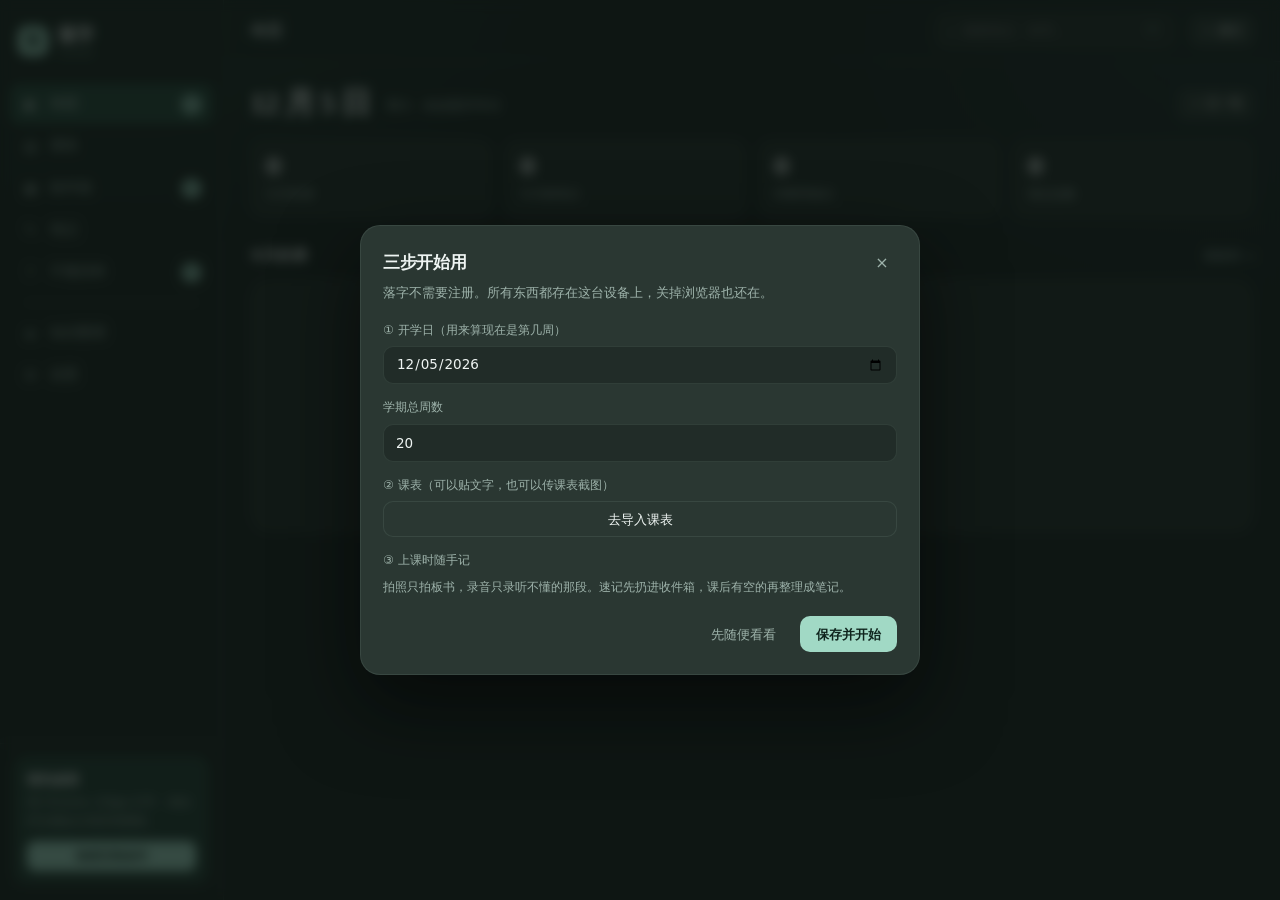
==== app.html @ c2683d43 "落字 v1.4.0：拍照速记 / 课件导入 / 录音 / 双链笔记" ====
<!DOCTYPE html>
<html lang="zh-CN">
<head>
<meta charset="UTF-8">
<meta name="viewport" content="width=device-width, initial-scale=1, viewport-fit=cover">
<title>落字 · 课堂笔记</title>
<meta name="description" content="拍照速记、录音转写、双链笔记，把一节课落成能复习的笔记。">
<meta name="theme-color" content="#0c1814">
<meta name="apple-mobile-web-app-capable" content="yes">
<meta name="apple-mobile-web-app-status-bar-style" content="black-translucent">
<meta name="apple-mobile-web-app-title" content="落字">
<link rel="manifest" href="manifest.webmanifest">
<link rel="icon" href="icons/favicon-32.png" sizes="32x32">
<link rel="apple-touch-icon" href="icons/apple-touch-icon.png">
<link rel="stylesheet" href="vendor/katex/katex.min.css">
<link rel="stylesheet" href="app.css">
<script>
/* 运行时错误落到 data-err，便于排查（不影响界面） */
window.addEventListener('error', function (e) {
  document.documentElement.setAttribute('data-err', (e.message || 'error') + ' @ ' + (e.filename || '') + ':' + (e.lineno || 0));
});
window.addEventListener('unhandledrejection', function (e) {
  var r = e.reason;
  document.documentElement.setAttribute('data-err', 'REJ ' + (r && (r.stack || r.message) ? (r.stack || r.message) : String(r)));
});
</script>
</head>
<body>

<div class="app">
  <aside class="sidebar">
    <div class="brand">
      <div class="brand-mark">落</div>
      <div>落字<small>LUOZI</small></div>
    </div>

    <nav class="nav" id="nav">
      <button class="nav-item" data-route="today"><span class="ico">◐</span>今日<span class="badge" id="badge-today" hidden></span></button>
      <button class="nav-item" data-route="schedule"><span class="ico">▤</span>课表</button>
      <button class="nav-item" data-route="inbox"><span class="ico">▣</span>收件箱<span class="badge" id="badge-inbox" hidden></span></button>
      <button class="nav-item" data-route="notes"><span class="ico">✎</span>笔记</button>
      <button class="nav-item" data-route="unknown"><span class="ico">?</span>不懂清单<span class="badge" id="badge-unknown" hidden></span></button>
      <div class="nav-sep"></div>
      <button class="nav-item" data-route="graph"><span class="ico">◈</span>知识图谱</button>
      <button class="nav-item" data-route="settings"><span class="ico">⚙</span>设置</button>
    </nav>

    <div class="side-foot">
      <div class="install-card" id="install-card">
        <b>装到桌面</b>
        <span id="install-hint">装好后可离线打开，像本地软件一样用。</span>
        <button class="btn btn-primary btn-sm" id="btn-install">安装落字</button>
      </div>
    </div>
  </aside>

  <main class="main">
    <div class="topbar">
      <h1 id="page-title">今日</h1>
      <div class="sp"></div>
      <label class="search-box">
        <span style="color:var(--faint);font-size:13px">⌕</span>
        <input id="global-search" type="search" placeholder="搜索笔记、转写…" autocomplete="off">
        <kbd>⌘K</kbd>
      </label>
      <button class="btn btn-sm" id="btn-quick" title="新建速记">＋ 速记</button>
    </div>

    <div class="view-wrap" id="view-wrap"></div>
  </main>
</div>

<div class="tabbar">
  <div class="inner">
    <button class="tab-btn" data-route="today"><span class="ico">◐</span>今日</button>
    <button class="tab-btn" data-route="schedule"><span class="ico">▤</span>课表</button>
    <button class="tab-btn" data-route="inbox"><span class="ico">▣</span>收件箱</button>
    <button class="tab-btn" data-route="notes"><span class="ico">✎</span>笔记</button>
    <button class="tab-btn" data-route="unknown"><span class="ico">?</span>不懂<span class="badge" id="badge-unknown-m" hidden></span></button>
    <button class="tab-btn" data-route="settings"><span class="ico">⚙</span>设置</button>
  </div>
</div>

<button class="fab" id="fab" title="新建">＋</button>

<div class="sheet-mask" id="sheet-mask">
  <div class="sheet" id="sheet"></div>
</div>

<div class="lightbox" id="lightbox"><img alt=""></div>
<div class="toast" id="toast"></div>

<script src="core.js"></script>
<script src="db.js"></script>
<script src="media.js"></script>
<script src="docs.js"></script>
<script src="app.js"></script>
</body>
</html>
---- app.css ----
/* ============================================================
   落字 · 应用样式
   --hue 驱动整套色板，与 kejian 体系同源，但为应用型界面重排
   ============================================================ */
:root {
  --hue: 159;
  --bg: hsl(var(--hue) 18% 11%);
  --bg-deep: hsl(var(--hue) 20% 8%);
  --panel: hsl(var(--hue) 15% 15%);
  --panel-2: hsl(var(--hue) 14% 19%);
  --panel-3: hsl(var(--hue) 14% 24%);
  --ink: hsl(var(--hue) 22% 95%);
  --muted: hsl(var(--hue) 12% 66%);
  --faint: hsl(var(--hue) 12% 45%);
  --mint: hsl(var(--hue) 42% 74%);
  --mint-dim: hsl(var(--hue) 34% 52%);
  --line: hsl(var(--hue) 14% 60% / .14);
  --line-strong: hsl(var(--hue) 14% 60% / .26);
  --danger: #e07070;
  --warn: #d9a95e;
  --on-accent: hsl(var(--hue) 40% 10%);
  --serif: "Songti SC", "Noto Serif CJK SC", SimSun, serif;
  --ui: "PingFang SC", "Microsoft YaHei", system-ui, -apple-system, sans-serif;
  --mono: ui-monospace, "SF Mono", Menlo, monospace;
  --r-sm: 9px;
  --r: 14px;
  --r-lg: 20px;
  --ease: cubic-bezier(.22,1,.36,1);
  --sidebar: 224px;
  --shadow: 0 12px 34px #0006;
}

* { margin: 0; padding: 0; box-sizing: border-box; }
html, body { height: 100%; }
body {
  background: var(--bg);
  color: var(--ink);
  font-family: var(--ui);
  font-size: 14px;
  line-height: 1.62;
  -webkit-font-smoothing: antialiased;
  overflow: hidden;
}
body::before {
  content: ''; position: fixed; inset: 0; pointer-events: none; z-index: 0;
  background:
    radial-gradient(760px 480px at 8% -8%, hsl(var(--hue) 40% 34% / .20), transparent 68%),
    radial-gradient(620px 420px at 96% 4%, hsl(calc(var(--hue) + 40) 36% 38% / .12), transparent 70%);
}
button, input, textarea, select { font: inherit; color: inherit; }
button { cursor: pointer; border: 0; background: none; }
a { color: var(--mint); text-decoration: none; }
:focus-visible { outline: 2px solid var(--mint); outline-offset: 2px; }
::selection { background: hsl(var(--hue) 40% 60% / .35); }

/* 滚动条 */
::-webkit-scrollbar { width: 9px; height: 9px; }
::-webkit-scrollbar-thumb { background: var(--line-strong); border-radius: 8px; }
::-webkit-scrollbar-track { background: transparent; }

/* ================= 骨架 ================= */
.app { position: relative; z-index: 1; display: flex; height: 100%; }

.sidebar {
  width: var(--sidebar); flex-shrink: 0;
  display: flex; flex-direction: column;
  border-right: 1px solid var(--line);
  background: hsl(var(--hue) 17% 12% / .72);
  backdrop-filter: blur(20px);
}
.brand {
  display: flex; align-items: center; gap: 10px;
  padding: 20px 18px 16px; font-size: 18px; font-weight: 650; letter-spacing: -.4px;
}
.brand-mark {
  width: 30px; height: 30px; border-radius: 9px; display: grid; place-items: center;
  background: var(--mint); color: var(--on-accent);
  font-family: var(--serif); font-size: 16px; font-weight: 650;
}
.brand small { font-size: 10px; font-weight: 400; letter-spacing: 1.4px; color: var(--faint); display: block; margin-top: -3px; }

.nav { display: flex; flex-direction: column; gap: 2px; padding: 6px 10px; }
.nav-item {
  display: flex; align-items: center; gap: 11px; height: 40px; padding: 0 12px;
  border-radius: var(--r-sm); font-size: 13.5px; color: var(--muted);
  transition: background .18s, color .18s; text-align: left; width: 100%;
}
.nav-item:hover { background: var(--panel-2); color: var(--ink); }
.nav-item.active { background: hsl(var(--hue) 34% 30% / .55); color: var(--ink); font-weight: 550; }
.nav-item .ico { width: 17px; text-align: center; font-size: 14px; opacity: .9; }
.nav-item .badge {
  margin-left: auto; min-width: 19px; height: 19px; padding: 0 5px;
  border-radius: 10px; background: var(--mint); color: var(--on-accent);
  font-size: 10.5px; font-weight: 700; display: grid; place-items: center;
}
.nav-sep { height: 1px; background: var(--line); margin: 8px 14px; }
.side-foot { margin-top: auto; padding: 12px 14px 16px; border-top: 1px solid var(--line); }
.install-card {
  background: hsl(var(--hue) 34% 30% / .4); border: 1px solid var(--line);
  border-radius: var(--r); padding: 12px; font-size: 11.5px; color: var(--muted); line-height: 1.7;
}
.install-card b { display: block; color: var(--ink); font-size: 12.5px; margin-bottom: 3px; }
.install-card .btn { margin-top: 9px; width: 100%; }

.main { flex: 1; min-width: 0; display: flex; flex-direction: column; }
.topbar {
  height: 62px; flex-shrink: 0; display: flex; align-items: center; gap: 14px;
  padding: 0 26px; border-bottom: 1px solid var(--line);
  background: hsl(var(--hue) 17% 12% / .5); backdrop-filter: blur(14px);
}
.topbar h1 { font-size: 16px; font-weight: 600; letter-spacing: -.2px; }
.topbar .sp { flex: 1; }
.search-box {
  display: flex; align-items: center; gap: 8px;
  height: 36px; padding: 0 12px; min-width: 210px;
  border: 1px solid var(--line); border-radius: 10px; background: var(--panel);
  transition: border-color .18s;
}
.search-box:focus-within { border-color: var(--mint-dim); }
.search-box input { flex: 1; border: 0; background: none; outline: none; font-size: 13px; min-width: 0; }
.search-box kbd {
  font-family: var(--mono); font-size: 10px; color: var(--faint);
  border: 1px solid var(--line); border-radius: 4px; padding: 1px 4px;
}

.view-wrap { flex: 1; overflow-y: auto; overflow-x: hidden; }
.view { padding: 24px 26px 90px; max-width: 1180px; }

/* ================= 基础控件 ================= */
.btn {
  display: inline-flex; align-items: center; justify-content: center; gap: 7px;
  height: 36px; padding: 0 15px; border-radius: 10px;
  border: 1px solid var(--line); background: var(--panel-2);
  font-size: 13px; color: var(--ink); white-space: nowrap;
  transition: background .18s, border-color .18s, transform .12s;
}
.btn:hover { background: var(--panel-3); border-color: var(--line-strong); }
.btn:active { transform: scale(.985); }
.btn:disabled { opacity: .45; cursor: not-allowed; }
.btn-primary { background: var(--mint); color: var(--on-accent); border-color: transparent; font-weight: 650; }
.btn-primary:hover { background: hsl(var(--hue) 44% 79%); }
.btn-ghost { background: transparent; border-color: transparent; color: var(--muted); }
.btn-ghost:hover { background: var(--panel-2); color: var(--ink); }
.btn-danger { color: var(--danger); border-color: hsl(0 40% 60% / .3); }
.btn-sm { height: 30px; padding: 0 11px; font-size: 12px; border-radius: 8px; }
.btn-block { width: 100%; }

.input, .textarea, .select {
  width: 100%; height: 38px; padding: 0 12px;
  border: 1px solid var(--line); border-radius: 10px;
  background: var(--panel); color: var(--ink); font-size: 13.5px; outline: none;
  transition: border-color .18s;
}
.input:focus, .textarea:focus, .select:focus { border-color: var(--mint-dim); }
.textarea { height: auto; min-height: 90px; padding: 11px 12px; resize: vertical; line-height: 1.7; }
.select { appearance: none; background-image: linear-gradient(45deg, transparent 50%, var(--muted) 50%), linear-gradient(135deg, var(--muted) 50%, transparent 50%); background-position: calc(100% - 16px) 16px, calc(100% - 11px) 16px; background-size: 5px 5px; background-repeat: no-repeat; }
.field { margin-bottom: 14px; }
.field label { display: block; font-size: 12px; color: var(--muted); margin-bottom: 6px; }
.hint { font-size: 11.5px; color: var(--faint); line-height: 1.7; margin-top: 6px; }

.chip {
  display: inline-flex; align-items: center; gap: 5px;
  height: 26px; padding: 0 10px; border-radius: 13px;
  border: 1px solid var(--line); background: var(--panel); font-size: 11.5px; color: var(--muted);
}
.chip.on { background: hsl(var(--hue) 40% 70% / .16); color: var(--mint); border-color: hsl(var(--hue) 40% 60% / .4); }

.card { background: var(--panel); border: 1px solid var(--line); border-radius: var(--r-lg); padding: 18px; }
.card-title { font-size: 13px; font-weight: 600; color: var(--muted); letter-spacing: .4px; margin-bottom: 12px; display: flex; align-items: center; gap: 8px; }
.card-title .sp { flex: 1; }

.section-h { display: flex; align-items: baseline; gap: 10px; margin: 26px 0 12px; }
.section-h:first-child { margin-top: 0; }
.section-h h2 { font-size: 14px; font-weight: 600; letter-spacing: .2px; }
.section-h .sp { flex: 1; }
.section-h .more { font-size: 12px; color: var(--muted); }
.section-h .more:hover { color: var(--mint); }

.empty { text-align: center; padding: 46px 20px; color: var(--faint); font-size: 13px; line-height: 1.9; }
.empty .big { font-size: 30px; display: block; margin-bottom: 10px; opacity: .5; }

/* ================= 今日 ================= */
.today-head { display: flex; align-items: flex-end; gap: 16px; margin-bottom: 20px; flex-wrap: wrap; }
.today-head .date { font-family: var(--serif); font-size: 30px; font-weight: 650; letter-spacing: -1px; line-height: 1.1; }
.today-head .meta { color: var(--muted); font-size: 12.5px; padding-bottom: 3px; }
.today-head .sp { flex: 1; }

.stat-row { display: grid; grid-template-columns: repeat(4, 1fr); gap: 12px; margin-bottom: 20px; }
.stat {
  background: var(--panel); border: 1px solid var(--line); border-radius: var(--r);
  padding: 13px 15px;
}
.stat b { display: block; font-size: 22px; font-weight: 600; letter-spacing: -.5px; line-height: 1.3; }
.stat span { font-size: 11.5px; color: var(--muted); }

.next-card {
  background: linear-gradient(135deg, hsl(var(--hue) 34% 24%), hsl(var(--hue) 26% 16%));
  border: 1px solid var(--line); border-radius: var(--r-lg); padding: 18px;
  display: flex; align-items: center; gap: 16px; margin-bottom: 20px;
}
.next-card .ring {
  width: 58px; height: 58px; border-radius: 50%; flex-shrink: 0;
  display: grid; place-items: center; font-size: 15px; font-weight: 650;
  border: 3px solid hsl(var(--hue) 40% 70% / .3); border-top-color: var(--mint);
}
.next-card .t { font-size: 16px; font-weight: 600; }
.next-card .s { font-size: 12px; color: var(--muted); margin-top: 2px; }
.next-card .sp { flex: 1; }

.day-list { display: flex; flex-direction: column; gap: 8px; }
.class-row {
  display: flex; align-items: center; gap: 12px; padding: 12px 14px;
  background: var(--panel); border: 1px solid var(--line); border-radius: var(--r);
  border-left: 3px solid var(--c, var(--mint));
  transition: background .18s, transform .18s;
}
.class-row:hover { background: var(--panel-2); }
.class-row.past { opacity: .48; }
.class-row .time { font-family: var(--mono); font-size: 11.5px; color: var(--muted); width: 82px; flex-shrink: 0; line-height: 1.5; }
.class-row .time b { display: block; color: var(--ink); font-weight: 500; font-size: 12px; }
.class-row .name { font-size: 13.5px; font-weight: 550; }
.class-row .room { font-size: 11.5px; color: var(--muted); }
.class-row .sp { flex: 1; }

/* ================= 课表 ================= */
.tt-toolbar { display: flex; align-items: center; gap: 8px; margin-bottom: 14px; flex-wrap: wrap; }
.tt-toolbar .sp { flex: 1; }
.tt-scroll { overflow-x: auto; -webkit-overflow-scrolling: touch; }
.tt {
  display: grid; grid-template-columns: 52px repeat(7, minmax(86px, 1fr));
  gap: 4px; min-width: 720px;
}
.tt-head {
  text-align: center; padding: 7px 0; font-size: 11.5px; color: var(--muted);
  border-bottom: 1px solid var(--line);
}
.tt-head.today { color: var(--mint); font-weight: 650; }
.tt-head b { display: block; font-size: 14px; color: var(--ink); font-weight: 500; }
.tt-head.today b { color: var(--mint); }
.tt-hour { font-family: var(--mono); font-size: 10px; color: var(--faint); text-align: right; padding-right: 6px; padding-top: 2px; }
.tt-cell { min-height: 44px; border-radius: 7px; background: hsl(var(--hue) 14% 20% / .35); }
.tt-event {
  border-radius: 9px; padding: 6px 7px; font-size: 10.5px; line-height: 1.4;
  color: #eef4ee; overflow: hidden; cursor: pointer; text-align: left; width: 100%;
  border: 1px solid #ffffff14; transition: filter .18s, transform .18s;
  display: flex; flex-direction: column; gap: 2px;
}
.tt-event:hover { filter: brightness(1.16); }
.tt-event b { font-size: 11px; font-weight: 600; }
.tt-event span { opacity: .7; font-size: 9.5px; }

/* ================= 列表 ================= */
.list { display: flex; flex-direction: column; gap: 7px; }
.row {
  display: flex; align-items: center; gap: 12px; padding: 11px 14px;
  background: var(--panel); border: 1px solid var(--line); border-radius: var(--r);
  transition: background .16s, border-color .16s; cursor: pointer; text-align: left; width: 100%;
}
.row:hover { background: var(--panel-2); border-color: var(--line-strong); }
.row .thumb {
  width: 38px; height: 38px; border-radius: 9px; flex-shrink: 0;
  background: var(--panel-3); display: grid; place-items: center; font-size: 16px;
  overflow: hidden;
}
.row .thumb img { width: 100%; height: 100%; object-fit: cover; }
.row .body { flex: 1; min-width: 0; }
.row .title { font-size: 13.5px; font-weight: 550; overflow: hidden; text-overflow: ellipsis; white-space: nowrap; }
.row .sub { font-size: 11.5px; color: var(--muted); overflow: hidden; text-overflow: ellipsis; white-space: nowrap; margin-top: 1px; }
.row .sp { flex: 1; }
.row .stamp { font-size: 11px; color: var(--faint); flex-shrink: 0; }
.row mark { background: hsl(var(--hue) 40% 60% / .3); color: var(--ink); border-radius: 3px; padding: 0 1px; }

/* ================= 笔记编辑 ================= */
.editor-page { display: flex; flex-direction: column; height: 100%; }
.editor-bar {
  display: flex; align-items: center; gap: 8px; padding: 10px 26px;
  border-bottom: 1px solid var(--line); flex-wrap: wrap;
}
.editor-bar .title-input {
  flex: 1; min-width: 180px; border: 0; background: none; outline: none;
  font-size: 17px; font-weight: 600; letter-spacing: -.3px; padding: 4px 0;
}
.editor-bar .title-input::placeholder { color: var(--faint); font-weight: 400; }
.editor-body { flex: 1; display: grid; grid-template-columns: 1fr 1fr; min-height: 0; }
.editor-pane { display: flex; flex-direction: column; min-height: 0; border-right: 1px solid var(--line); }
.editor-pane:last-child { border-right: 0; }
.md-input {
  flex: 1; width: 100%; border: 0; outline: none; resize: none;
  background: transparent; color: var(--ink);
  padding: 18px 24px; font-family: var(--mono); font-size: 13px; line-height: 1.85;
  tab-size: 2;
}
.md-preview {
  flex: 1; overflow-y: auto; padding: 18px 26px 60px;
  font-size: 14px; line-height: 1.85;
}
.md-preview h1, .md-preview h2, .md-preview h3, .md-preview h4 {
  font-family: var(--serif); font-weight: 650; letter-spacing: -.5px;
  margin: 20px 0 10px; line-height: 1.4;
}
.md-preview h1 { font-size: 24px; }
.md-preview h2 { font-size: 19px; }
.md-preview h3 { font-size: 16px; }
.md-preview h4 { font-size: 14px; }
.md-preview p { margin: 9px 0; color: hsl(var(--hue) 14% 84%); }
.md-preview ul, .md-preview ol { margin: 9px 0 9px 20px; color: hsl(var(--hue) 14% 84%); }
.md-preview li { margin: 3px 0; }
.md-preview .md-task { list-style: none; margin-left: 2px; }
.md-preview .md-task li { display: flex; gap: 8px; align-items: flex-start; }
.md-preview .md-task .box {
  width: 15px; height: 15px; flex-shrink: 0; margin-top: 4px; border-radius: 4px;
  border: 1.5px solid var(--line-strong); display: grid; place-items: center; font-size: 10px;
}
.md-preview .md-task li.done .box { background: var(--mint); color: var(--on-accent); border-color: var(--mint); }
.md-preview .md-task li.done { opacity: .6; text-decoration: line-through; }
.md-preview blockquote {
  margin: 12px 0; padding: 10px 16px; border-left: 2px solid var(--mint-dim);
  background: hsl(var(--hue) 30% 70% / .05); border-radius: 0 8px 8px 0; color: var(--muted);
}
.md-preview blockquote p { margin: 3px 0; color: inherit; }
.md-preview hr { border: 0; border-top: 1px solid var(--line); margin: 18px 0; }
.md-preview strong { color: var(--ink); font-weight: 650; }
.md-preview a { color: var(--mint); border-bottom: 1px solid hsl(var(--hue) 40% 60% / .35); }
.md-preview .md-code {
  background: var(--bg-deep); border: 1px solid var(--line); border-radius: 10px;
  padding: 12px 14px; overflow-x: auto; margin: 12px 0; font-size: 12.5px;
}
.md-preview .md-code code { font-family: var(--mono); color: hsl(var(--hue) 20% 82%); }
.md-preview .md-inline {
  font-family: var(--mono); font-size: 12.5px; background: var(--panel-2);
  padding: 1px 5px; border-radius: 5px; color: var(--mint);
}
.md-preview .md-math {
  margin: 12px 0; padding: 12px 16px; border-left: 2px solid var(--mint-dim);
  background: hsl(var(--hue) 40% 70% / .05); border-radius: 0 8px 8px 0;
  font-family: "Times New Roman", serif; font-size: 16px; letter-spacing: .3px;
  overflow-x: auto;
}
.md-preview .md-math-inline { font-family: "Times New Roman", serif; font-size: 15px; color: var(--mint); }
.md-preview .wikilink {
  color: var(--mint); cursor: pointer; border-bottom: 1px dashed hsl(var(--hue) 40% 60% / .5);
  padding: 0 1px;
}
.md-preview .wikilink:hover { background: hsl(var(--hue) 40% 70% / .12); border-radius: 3px; }
.md-preview .wikilink.missing { color: var(--warn); border-bottom-style: dotted; }

.backlink-box { border-top: 1px solid var(--line); padding: 14px 26px 30px; }
.backlink-box h4 { font-size: 11.5px; color: var(--muted); letter-spacing: .6px; margin-bottom: 8px; font-weight: 600; }
.backlink-list { display: flex; flex-wrap: wrap; gap: 6px; }

/* ================= 录音 ================= */
.rec-panel { display: flex; flex-direction: column; gap: 14px; }
.rec-time { font-family: var(--mono); font-size: 40px; font-weight: 300; letter-spacing: -2px; font-variant-numeric: tabular-nums; line-height: 1; }
.wave { display: flex; align-items: center; gap: 3px; height: 56px; }
.wave i { flex: 1; min-width: 2px; max-width: 5px; height: 4px; border-radius: 3px; background: var(--mint-dim); transition: height .08s linear; }
.rec-actions { display: flex; gap: 8px; flex-wrap: wrap; }
.rec-dot { width: 9px; height: 9px; border-radius: 50%; background: var(--danger); animation: blink 1.4s ease-in-out infinite; }
@keyframes blink { 0%,100%{opacity:1} 50%{opacity:.25} }
.asset-audio { width: 100%; height: 38px; margin-top: 8px; }
.transcript-box {
  background: var(--bg-deep); border: 1px solid var(--line); border-radius: var(--r);
  padding: 12px 14px; font-size: 12.5px; line-height: 1.9; max-height: 240px; overflow-y: auto;
  color: hsl(var(--hue) 14% 82%); white-space: pre-wrap;
}
.transcript-box.interim { color: var(--muted); font-style: italic; }

/* ================= 图片速记 ================= */
.capture-grid { display: grid; grid-template-columns: repeat(auto-fill, minmax(148px, 1fr)); gap: 10px; }
.capture-item {
  position: relative; border-radius: var(--r); overflow: hidden;
  border: 1px solid var(--line); background: var(--panel); aspect-ratio: 4/3;
  cursor: pointer; transition: transform .18s, border-color .18s;
}
.capture-item:hover { transform: translateY(-2px); border-color: var(--line-strong); }
.capture-item img { width: 100%; height: 100%; object-fit: cover; display: block; }
.capture-item .tag {
  position: absolute; left: 7px; bottom: 7px; padding: 2px 7px; border-radius: 6px;
  background: #000a; color: #fff; font-size: 10px; backdrop-filter: blur(4px);
}
.capture-item .del {
  position: absolute; right: 6px; top: 6px; width: 22px; height: 22px; border-radius: 6px;
  background: #000a; color: #fff; font-size: 12px; display: grid; place-items: center;
  opacity: 0; transition: opacity .18s;
}
.capture-item:hover .del { opacity: 1; }

/* 编辑器里的附件区：比速记网格大一号，图片看得清 */
.attachment-grid { display: grid; grid-template-columns: repeat(auto-fill, minmax(170px, 1fr)); gap: 12px; }
.attachment-grid .capture-item { aspect-ratio: 4 / 3; min-height: 128px; }
.attachment-grid .capture-item img { object-fit: cover; }
.attachment-grid .card { grid-column: 1 / -1; }
.attachment-grid .asset-audio { width: 100%; height: 34px; }
/* 图片上的「取字」按钮：鼠标悬停或触屏上一直显示 */
.attachment-grid .capture-item .ocr {
  position: absolute; right: 6px; bottom: 6px; height: 24px; padding: 0 9px;
  border-radius: 7px; background: hsl(var(--hue) 42% 18% / .88); color: hsl(var(--hue) 60% 90%);
  font-size: 11px; border: 1px solid hsl(var(--hue) 40% 40% / .5);
  opacity: 0; transition: opacity .18s; backdrop-filter: blur(4px);
}
.attachment-grid .capture-item:hover .ocr { opacity: 1; }
.attachment-grid .capture-item:hover .tag { opacity: 0; }
@media (hover: none) {
  .attachment-grid .capture-item .ocr { opacity: 1; }
  .attachment-grid .capture-item .tag { bottom: 32px; }
}

/* ================= 弹层 ================= */
.sheet-mask {
  position: fixed; inset: 0; z-index: 200; background: hsl(var(--hue) 20% 6% / .72);
  backdrop-filter: blur(6px); display: none; align-items: center; justify-content: center; padding: 22px;
}
.sheet-mask.open { display: flex; animation: fadein .22s var(--ease); }
@keyframes fadein { from { opacity: 0 } to { opacity: 1 } }
.sheet {
  width: 560px; max-width: 100%; max-height: 88vh; overflow-y: auto;
  background: var(--panel-2); border: 1px solid var(--line); border-radius: var(--r-lg);
  padding: 22px; box-shadow: 0 30px 80px #0008;
  animation: pop .3s var(--ease);
}
.sheet.wide { width: 760px; }
@keyframes pop { from { transform: translateY(14px) scale(.99); opacity: 0 } to { transform: none; opacity: 1 } }
.sheet-h { display: flex; align-items: center; gap: 10px; margin-bottom: 4px; }
.sheet-h h3 { font-size: 17px; font-weight: 600; letter-spacing: -.3px; }
.sheet-h .sp { flex: 1; }
.sheet-sub { font-size: 12.5px; color: var(--muted); margin-bottom: 18px; line-height: 1.7; }
.sheet-foot { display: flex; gap: 8px; justify-content: flex-end; margin-top: 18px; flex-wrap: wrap; }
.x-btn { width: 30px; height: 30px; border-radius: 8px; color: var(--muted); font-size: 16px; display: grid; place-items: center; }
.x-btn:hover { background: var(--panel-3); color: var(--ink); }

.toast {
  position: fixed; left: 50%; bottom: 34px; transform: translate(-50%, 80px);
  z-index: 500; padding: 11px 20px; border-radius: 12px;
  background: var(--panel-3); border: 1px solid var(--line-strong); color: var(--ink);
  font-size: 13px; box-shadow: var(--shadow); opacity: 0; pointer-events: none;
  transition: all .35s var(--ease); max-width: 82vw;
}
.toast.show { transform: translate(-50%, 0); opacity: 1; }
.toast.err { border-color: hsl(0 50% 50% / .5); color: #f3c0c0; }

/* 全屏查看图片 */
.lightbox {
  position: fixed; inset: 0; z-index: 400; background: #000d;
  display: none; align-items: center; justify-content: center; padding: 24px;
}
.lightbox.open { display: flex; }
.lightbox img { max-width: 100%; max-height: 100%; border-radius: 8px; }

/* ================= 移动端底栏 ================= */
.tabbar {
  display: none; position: fixed; left: 0; right: 0; bottom: 0; z-index: 150;
  height: 58px; padding: 0 6px calc(0px + env(safe-area-inset-bottom, 0px));
  background: hsl(var(--hue) 17% 12% / .94); backdrop-filter: blur(18px);
  border-top: 1px solid var(--line);
}
.tabbar .inner { display: flex; height: 58px; }
.tab-btn {
  flex: 1; display: flex; flex-direction: column; align-items: center; justify-content: center;
  gap: 2px; font-size: 10px; color: var(--faint); border-radius: 10px; position: relative;
}
.tab-btn .ico { font-size: 17px; line-height: 1; }
/* 底部导航上的角标要浮在图标右上角，不能把标签挤下去 */
.tab-btn .badge {
  position: absolute; top: 4px; left: calc(50% + 7px); margin-left: 0;
  min-width: 15px; height: 15px; padding: 0 4px; border-radius: 8px;
  font-size: 9px; line-height: 15px; border: 2px solid hsl(var(--hue) 17% 12%);
}
.tab-btn.active { color: var(--mint); }

.fab {
  display: none; position: fixed; right: 18px; bottom: calc(72px + env(safe-area-inset-bottom, 0px));
  z-index: 160; width: 52px; height: 52px; border-radius: 18px;
  background: var(--mint); color: var(--on-accent); font-size: 22px;
  box-shadow: 0 10px 26px #0007; place-items: center;
}

/* ================= 响应式 ================= */
@media (max-width: 1080px) {
  .stat-row { grid-template-columns: repeat(2, 1fr); }
  .editor-body { grid-template-columns: 1fr; }
  .editor-pane.preview-pane { display: none; }
  .editor-body.show-preview .editor-pane.write-pane { display: none; }
  .editor-body.show-preview .editor-pane.preview-pane { display: flex; }
}

@media (max-width: 760px) {
  :root { --sidebar: 0px; }
  body { font-size: 14.5px; }
  .sidebar { display: none; }
  .topbar { height: 54px; padding: 0 14px; gap: 8px; }
  .topbar h1 { font-size: 15px; }
  .search-box { min-width: 0; flex: 1; }
  .search-box kbd { display: none; }
  .view { padding: 16px 14px 132px; }
  .tabbar { display: block; }
  .tab-btn { font-size: 9.5px; }
  .tab-btn .ico { font-size: 16px; }
  .fab { display: grid; }
  .today-head .date { font-size: 24px; }
  .stat-row { grid-template-columns: repeat(2, 1fr); gap: 8px; }
  .stat { padding: 10px 12px; }
  .stat b { font-size: 19px; }
  .next-card { padding: 14px; gap: 12px; }
  .next-card .ring { width: 48px; height: 48px; font-size: 13px; }
  .class-row .time { width: 68px; }
  .sheet { padding: 18px; border-radius: 16px; max-height: 92vh; }
  .sheet-mask { padding: 10px; align-items: flex-end; }
  .editor-bar { padding: 8px 14px; }
  .editor-bar .title-input { font-size: 15px; }
  .md-input { padding: 14px; font-size: 12.5px; }
  .md-preview { padding: 14px 16px 80px; font-size: 14.5px; }
  .backlink-box { padding: 14px 14px 80px; }
  .rec-time { font-size: 34px; }
  .capture-grid { grid-template-columns: repeat(2, 1fr); }
  .btn { height: 34px; padding: 0 12px; font-size: 12.5px; }
  .toast { bottom: calc(78px + env(safe-area-inset-bottom, 0px)); font-size: 13px; }
  .row { padding: 10px 12px; }
}

@media (prefers-reduced-motion: reduce) {
  * { animation-duration: .01ms !important; transition-duration: .01ms !important; }
}

/* ================= 分享接收页 ================= */
body.share-mode .sidebar,
body.share-mode .tabbar,
body.share-mode .fab,
body.share-mode .topbar { display: none !important; }
body.share-mode .app { grid-template-columns: 1fr; }
body.share-mode .main { height: 100vh; }
body.share-mode .view-wrap { overflow-y: auto; }

.share-page {
  max-width: 720px; margin: 0 auto; padding: 36px 20px 60px;
  display: flex; flex-direction: column; gap: 16px;
}
.share-brand {
  display: flex; align-items: center; gap: 10px;
  font-size: 12.5px; color: var(--muted); letter-spacing: .04em;
}
.share-brand .brand-mark {
  width: 30px; height: 30px; border-radius: 9px; display: grid; place-items: center;
  background: hsl(var(--hue) 42% 26%); color: hsl(var(--hue) 60% 88%);
  font-size: 15px; font-weight: 600;
}
.share-card {
  background: var(--panel); border: 1px solid var(--line); border-radius: 16px;
  padding: 26px 28px 30px; box-shadow: 0 18px 50px -30px #000;
}
.share-card h1 { font-size: 22px; line-height: 1.4; margin: 0 0 8px; letter-spacing: -.01em; }
.share-meta { font-size: 11.5px; color: var(--faint); margin-bottom: 18px; }
.share-body { max-height: none; padding: 0; overflow: visible; }
.share-actions { display: flex; gap: 10px; flex-wrap: wrap; }
.share-actions .btn { height: 42px; padding: 0 20px; font-size: 13.5px; }
.share-tip { font-size: 11.5px; color: var(--faint); line-height: 1.7; }

@media (max-width: 760px) {
  .share-page { padding: 22px 14px 40px; }
  .share-card { padding: 18px 16px 22px; border-radius: 14px; }
  .share-card h1 { font-size: 18px; }
  .share-actions .btn { flex: 1; height: 46px; }
}

/* ============================================================
   不懂标记 · 高亮、清单、今日提醒
   ============================================================ */
.md-mark {
  background: hsl(42 88% 62% / .22);
  color: hsl(42 90% 86%);
  border-bottom: 1px solid hsl(42 80% 55% / .45);
  border-radius: 3px;
  padding: 0 2px;
  font-style: normal;
}

.editor-bar .flag-btn { color: var(--muted); }
.editor-bar .flag-btn.on {
  color: hsl(42 90% 78%);
  border-color: hsl(42 70% 50% / .55);
  background: hsl(42 80% 50% / .14);
}

.unknown-banner {
  display: flex; align-items: center; gap: 10px; width: 100%;
  margin: 0 0 18px; padding: 12px 16px; cursor: pointer;
  border: 1px solid hsl(42 70% 55% / .34); border-radius: var(--r);
  background: linear-gradient(180deg, hsl(42 60% 30% / .18), hsl(42 50% 24% / .10));
  color: var(--ink); font: inherit; text-align: left;
  transition: border-color .18s, background .18s;
}
.unknown-banner:hover { border-color: hsl(42 70% 55% / .6); background: hsl(42 60% 32% / .22); }
.unknown-banner .q {
  width: 26px; height: 26px; flex: 0 0 26px; border-radius: 50%;
  display: grid; place-items: center; font-weight: 700; font-size: 14px;
  background: hsl(42 80% 58% / .2); color: hsl(42 90% 78%);
}
.unknown-banner .txt { font-size: 13.5px; color: var(--muted); }
.unknown-banner .txt b { color: hsl(42 90% 78%); font-weight: 650; }
.unknown-banner .go { margin-left: auto; font-size: 12.5px; color: var(--faint); }

.unk-list { display: grid; grid-template-columns: minmax(0, 1fr); gap: 10px; }
.unk-item {
  display: flex; align-items: center; gap: 10px; min-width: 0; max-width: 100%;
  background: var(--panel); border: 1px solid var(--line); border-radius: var(--r);
  padding: 4px 10px 4px 4px;
}
.unk-item .row {
  flex: 1 1 auto; min-width: 0; width: auto; background: none; border: none;
  border-radius: calc(var(--r) - 4px);
}
.unk-item .row:hover { background: hsl(var(--hue) 14% 20%); }
.unk-item .thumb.unk {
  color: hsl(42 90% 78%);
  background: hsl(42 70% 50% / .16);
  border: 1px solid hsl(42 70% 55% / .3);
}
.unk-done { flex: 0 0 auto; white-space: nowrap; }
.unk-done:hover { color: var(--mint); border-color: var(--mint-dim); }

@media (max-width: 620px) {
  .unk-item { padding: 4px 8px 4px 4px; gap: 6px; }
  .unk-item .row .stamp { display: none; }
  .unk-done { padding: 0 10px; font-size: 12px; }
}

/* ============================================================
   课件导入（PPT / PDF）
   ============================================================ */
.doc-bar {
  height: 6px; border-radius: 99px; overflow: hidden;
  background: hsl(var(--hue) 14% 22%); margin: 10px 0 12px;
}
.doc-bar i {
  display: block; height: 100%; width: 8%;
  background: linear-gradient(90deg, var(--mint-dim), var(--mint));
  border-radius: 99px; transition: width .3s var(--ease);
}

.doc-card {
  display: flex; align-items: center; gap: 12px; padding: 12px 14px;
  grid-column: 1 / -1;
}
.doc-ico {
  width: 42px; height: 42px; flex: 0 0 42px; border-radius: 10px;
  display: grid; place-items: center; font-size: 10.5px; font-weight: 700;
  letter-spacing: .04em; color: hsl(8 70% 82%);
  background: hsl(8 60% 40% / .22); border: 1px solid hsl(8 60% 55% / .32);
}
.doc-meta { min-width: 0; flex: 1 1 auto; }
.doc-meta b {
  display: block; font-size: 13px; font-weight: 600; color: var(--ink);
  overflow: hidden; text-overflow: ellipsis; white-space: nowrap;
}
.doc-meta span { font-size: 11.5px; color: var(--faint); }
.doc-btns { display: flex; gap: 6px; flex: 0 0 auto; }
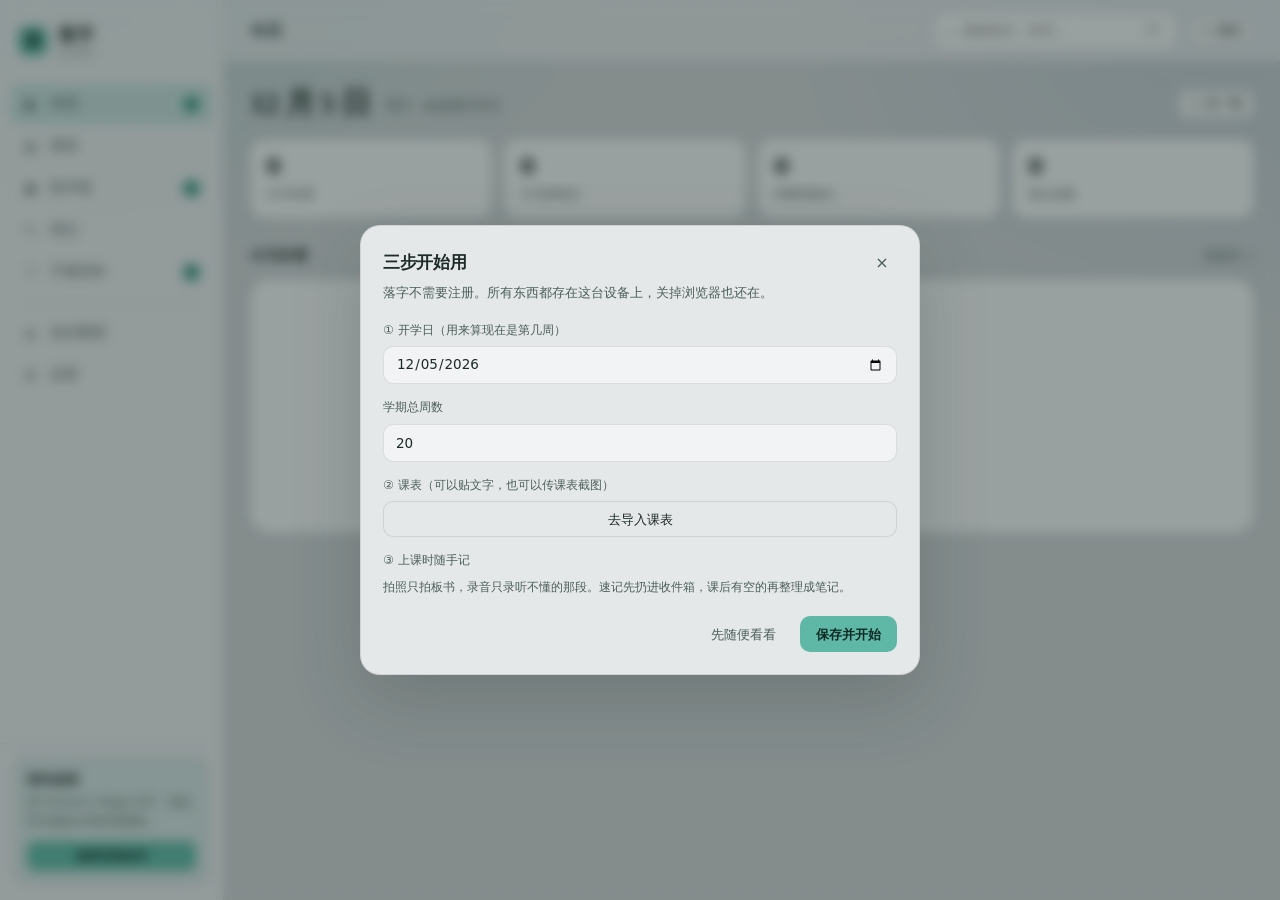
==== commit b7a025e2: "配色改为豆青 #5FB7A6 + 银鱼白 #CDD1D3 - app.css / index.html 换成浅色主题：银鱼白做画布，豆青做强调色 - 新增 --mint-ink，豆青直接当文字只有 1" ====
--- a/app.html
+++ b/app.html
@@ -5,9 +5,9 @@
 <meta name="viewport" content="width=device-width, initial-scale=1, viewport-fit=cover">
 <title>落字 · 课堂笔记</title>
 <meta name="description" content="拍照速记、录音转写、双链笔记，把一节课落成能复习的笔记。">
-<meta name="theme-color" content="#0c1814">
+<meta name="theme-color" content="#cdd1d3">
 <meta name="apple-mobile-web-app-capable" content="yes">
-<meta name="apple-mobile-web-app-status-bar-style" content="black-translucent">
+<meta name="apple-mobile-web-app-status-bar-style" content="default">
 <meta name="apple-mobile-web-app-title" content="落字">
 <link rel="manifest" href="manifest.webmanifest">
 <link rel="icon" href="icons/favicon-32.png" sizes="32x32">
--- a/app.css
+++ b/app.css
@@ -2,23 +2,31 @@
    落字 · 应用样式
    --hue 驱动整套色板，与 kejian 体系同源，但为应用型界面重排
    ============================================================ */
+/* ============================================================
+   落字 · 应用样式
+   主调：豆青 #5FB7A6 + 银鱼白 #CDD1D3
+   --hue 只驱动「强调色」的色相，中性色固定锚在银鱼白上，
+   保证不管切哪套主题色，背景始终是银鱼白。
+   ============================================================ */
 :root {
-  --hue: 159;
-  --bg: hsl(var(--hue) 18% 11%);
-  --bg-deep: hsl(var(--hue) 20% 8%);
-  --panel: hsl(var(--hue) 15% 15%);
-  --panel-2: hsl(var(--hue) 14% 19%);
-  --panel-3: hsl(var(--hue) 14% 24%);
-  --ink: hsl(var(--hue) 22% 95%);
-  --muted: hsl(var(--hue) 12% 66%);
-  --faint: hsl(var(--hue) 12% 45%);
-  --mint: hsl(var(--hue) 42% 74%);
-  --mint-dim: hsl(var(--hue) 34% 52%);
-  --line: hsl(var(--hue) 14% 60% / .14);
-  --line-strong: hsl(var(--hue) 14% 60% / .26);
-  --danger: #e07070;
-  --warn: #d9a95e;
-  --on-accent: hsl(var(--hue) 40% 10%);
+  --hue: 168;                              /* 豆青的色相 */
+  --bg: #cdd1d3;                           /* 银鱼白 */
+  --bg-deep: #c1c6c8;
+  --panel: #f1f3f4;
+  --panel-2: #e5e8e9;
+  --panel-3: #d8dcdd;
+  --ink: #1d2b28;
+  --muted: #4b5e58;
+  --faint: #6e7c77;
+  --mint: #5fb7a5;                          /* 豆青 */
+  --mint-ink: #245f57;                      /* 豆青加深，专给文字用 */
+  --mint-dim: #3e8c7d;
+  --line: rgba(29, 43, 40, .11);
+  --line-strong: rgba(29, 43, 40, .22);
+  --danger: #b8483f;
+  --warn: #a1671b;
+  --ok: #2f7d5b;
+  --on-accent: #0e2a25;
   --serif: "Songti SC", "Noto Serif CJK SC", SimSun, serif;
   --ui: "PingFang SC", "Microsoft YaHei", system-ui, -apple-system, sans-serif;
   --mono: ui-monospace, "SF Mono", Menlo, monospace;
@@ -27,7 +35,7 @@
   --r-lg: 20px;
   --ease: cubic-bezier(.22,1,.36,1);
   --sidebar: 224px;
-  --shadow: 0 12px 34px #0006;
+  --shadow: 0 12px 34px rgba(29, 43, 40, .14);
 }
 
 * { margin: 0; padding: 0; box-sizing: border-box; }
@@ -44,14 +52,14 @@
 body::before {
   content: ''; position: fixed; inset: 0; pointer-events: none; z-index: 0;
   background:
-    radial-gradient(760px 480px at 8% -8%, hsl(var(--hue) 40% 34% / .20), transparent 68%),
-    radial-gradient(620px 420px at 96% 4%, hsl(calc(var(--hue) + 40) 36% 38% / .12), transparent 70%);
+    radial-gradient(760px 480px at 8% -8%, hsl(var(--hue) 45% 58% / .24), transparent 68%),
+    radial-gradient(620px 420px at 96% 4%, hsl(calc(var(--hue) + 40) 40% 62% / .16), transparent 70%);
 }
 button, input, textarea, select { font: inherit; color: inherit; }
 button { cursor: pointer; border: 0; background: none; }
-a { color: var(--mint); text-decoration: none; }
+a { color: var(--mint-ink); text-decoration: none; }
 :focus-visible { outline: 2px solid var(--mint); outline-offset: 2px; }
-::selection { background: hsl(var(--hue) 40% 60% / .35); }
+::selection { background: hsl(var(--hue) 38% 45% / .26); }
 
 /* 滚动条 */
 ::-webkit-scrollbar { width: 9px; height: 9px; }
@@ -65,7 +73,7 @@
   width: var(--sidebar); flex-shrink: 0;
   display: flex; flex-direction: column;
   border-right: 1px solid var(--line);
-  background: hsl(var(--hue) 17% 12% / .72);
+  background: rgba(241, 243, 244, .72);
   backdrop-filter: blur(20px);
 }
 .brand {
@@ -86,7 +94,7 @@
   transition: background .18s, color .18s; text-align: left; width: 100%;
 }
 .nav-item:hover { background: var(--panel-2); color: var(--ink); }
-.nav-item.active { background: hsl(var(--hue) 34% 30% / .55); color: var(--ink); font-weight: 550; }
+.nav-item.active { background: hsl(var(--hue) 38% 50% / .22); color: var(--ink); font-weight: 550; }
 .nav-item .ico { width: 17px; text-align: center; font-size: 14px; opacity: .9; }
 .nav-item .badge {
   margin-left: auto; min-width: 19px; height: 19px; padding: 0 5px;
@@ -96,7 +104,7 @@
 .nav-sep { height: 1px; background: var(--line); margin: 8px 14px; }
 .side-foot { margin-top: auto; padding: 12px 14px 16px; border-top: 1px solid var(--line); }
 .install-card {
-  background: hsl(var(--hue) 34% 30% / .4); border: 1px solid var(--line);
+  background: hsl(var(--hue) 38% 50% / .15); border: 1px solid var(--line);
   border-radius: var(--r); padding: 12px; font-size: 11.5px; color: var(--muted); line-height: 1.7;
 }
 .install-card b { display: block; color: var(--ink); font-size: 12.5px; margin-bottom: 3px; }
@@ -106,7 +114,7 @@
 .topbar {
   height: 62px; flex-shrink: 0; display: flex; align-items: center; gap: 14px;
   padding: 0 26px; border-bottom: 1px solid var(--line);
-  background: hsl(var(--hue) 17% 12% / .5); backdrop-filter: blur(14px);
+  background: rgba(241, 243, 244, .55); backdrop-filter: blur(14px);
 }
 .topbar h1 { font-size: 16px; font-weight: 600; letter-spacing: -.2px; }
 .topbar .sp { flex: 1; }
@@ -138,10 +146,10 @@
 .btn:active { transform: scale(.985); }
 .btn:disabled { opacity: .45; cursor: not-allowed; }
 .btn-primary { background: var(--mint); color: var(--on-accent); border-color: transparent; font-weight: 650; }
-.btn-primary:hover { background: hsl(var(--hue) 44% 79%); }
+.btn-primary:hover { background: hsl(var(--hue) 40% 47%); }
 .btn-ghost { background: transparent; border-color: transparent; color: var(--muted); }
 .btn-ghost:hover { background: var(--panel-2); color: var(--ink); }
-.btn-danger { color: var(--danger); border-color: hsl(0 40% 60% / .3); }
+.btn-danger { color: var(--danger); border-color: hsl(0 55% 45% / .32); }
 .btn-sm { height: 30px; padding: 0 11px; font-size: 12px; border-radius: 8px; }
 .btn-block { width: 100%; }
 
@@ -163,7 +171,7 @@
   height: 26px; padding: 0 10px; border-radius: 13px;
   border: 1px solid var(--line); background: var(--panel); font-size: 11.5px; color: var(--muted);
 }
-.chip.on { background: hsl(var(--hue) 40% 70% / .16); color: var(--mint); border-color: hsl(var(--hue) 40% 60% / .4); }
+.chip.on { background: hsl(var(--hue) 38% 50% / .16); color: var(--mint-ink); border-color: hsl(var(--hue) 38% 45% / .42); }
 
 .card { background: var(--panel); border: 1px solid var(--line); border-radius: var(--r-lg); padding: 18px; }
 .card-title { font-size: 13px; font-weight: 600; color: var(--muted); letter-spacing: .4px; margin-bottom: 12px; display: flex; align-items: center; gap: 8px; }
@@ -174,7 +182,7 @@
 .section-h h2 { font-size: 14px; font-weight: 600; letter-spacing: .2px; }
 .section-h .sp { flex: 1; }
 .section-h .more { font-size: 12px; color: var(--muted); }
-.section-h .more:hover { color: var(--mint); }
+.section-h .more:hover { color: var(--mint-ink); }
 
 .empty { text-align: center; padding: 46px 20px; color: var(--faint); font-size: 13px; line-height: 1.9; }
 .empty .big { font-size: 30px; display: block; margin-bottom: 10px; opacity: .5; }
@@ -194,14 +202,14 @@
 .stat span { font-size: 11.5px; color: var(--muted); }
 
 .next-card {
-  background: linear-gradient(135deg, hsl(var(--hue) 34% 24%), hsl(var(--hue) 26% 16%));
+  background: linear-gradient(135deg, hsl(var(--hue) 30% 90%), hsl(var(--hue) 25% 82%));
   border: 1px solid var(--line); border-radius: var(--r-lg); padding: 18px;
   display: flex; align-items: center; gap: 16px; margin-bottom: 20px;
 }
 .next-card .ring {
   width: 58px; height: 58px; border-radius: 50%; flex-shrink: 0;
   display: grid; place-items: center; font-size: 15px; font-weight: 650;
-  border: 3px solid hsl(var(--hue) 40% 70% / .3); border-top-color: var(--mint);
+  border: 3px solid hsl(var(--hue) 38% 50% / .32); border-top-color: var(--mint-ink);
 }
 .next-card .t { font-size: 16px; font-weight: 600; }
 .next-card .s { font-size: 12px; color: var(--muted); margin-top: 2px; }
@@ -234,15 +242,15 @@
   text-align: center; padding: 7px 0; font-size: 11.5px; color: var(--muted);
   border-bottom: 1px solid var(--line);
 }
-.tt-head.today { color: var(--mint); font-weight: 650; }
+.tt-head.today { color: var(--mint-ink); font-weight: 650; }
 .tt-head b { display: block; font-size: 14px; color: var(--ink); font-weight: 500; }
-.tt-head.today b { color: var(--mint); }
+.tt-head.today b { color: var(--mint-ink); }
 .tt-hour { font-family: var(--mono); font-size: 10px; color: var(--faint); text-align: right; padding-right: 6px; padding-top: 2px; }
-.tt-cell { min-height: 44px; border-radius: 7px; background: hsl(var(--hue) 14% 20% / .35); }
+.tt-cell { min-height: 44px; border-radius: 7px; background: rgba(29, 43, 40, .05); }
 .tt-event {
   border-radius: 9px; padding: 6px 7px; font-size: 10.5px; line-height: 1.4;
-  color: #eef4ee; overflow: hidden; cursor: pointer; text-align: left; width: 100%;
-  border: 1px solid #ffffff14; transition: filter .18s, transform .18s;
+  color: #f4faf8; overflow: hidden; cursor: pointer; text-align: left; width: 100%;
+  border: 1px solid #ffffff1f; transition: filter .18s, transform .18s;
   display: flex; flex-direction: column; gap: 2px;
 }
 .tt-event:hover { filter: brightness(1.16); }
@@ -268,7 +276,7 @@
 .row .sub { font-size: 11.5px; color: var(--muted); overflow: hidden; text-overflow: ellipsis; white-space: nowrap; margin-top: 1px; }
 .row .sp { flex: 1; }
 .row .stamp { font-size: 11px; color: var(--faint); flex-shrink: 0; }
-.row mark { background: hsl(var(--hue) 40% 60% / .3); color: var(--ink); border-radius: 3px; padding: 0 1px; }
+.row mark { background: hsl(var(--hue) 38% 45% / .26); color: var(--ink); border-radius: 3px; padding: 0 1px; }
 
 /* ================= 笔记编辑 ================= */
 .editor-page { display: flex; flex-direction: column; height: 100%; }
@@ -302,8 +310,8 @@
 .md-preview h2 { font-size: 19px; }
 .md-preview h3 { font-size: 16px; }
 .md-preview h4 { font-size: 14px; }
-.md-preview p { margin: 9px 0; color: hsl(var(--hue) 14% 84%); }
-.md-preview ul, .md-preview ol { margin: 9px 0 9px 20px; color: hsl(var(--hue) 14% 84%); }
+.md-preview p { margin: 9px 0; color: #24332f; }
+.md-preview ul, .md-preview ol { margin: 9px 0 9px 20px; color: #24332f; }
 .md-preview li { margin: 3px 0; }
 .md-preview .md-task { list-style: none; margin-left: 2px; }
 .md-preview .md-task li { display: flex; gap: 8px; align-items: flex-start; }
@@ -311,37 +319,37 @@
   width: 15px; height: 15px; flex-shrink: 0; margin-top: 4px; border-radius: 4px;
   border: 1.5px solid var(--line-strong); display: grid; place-items: center; font-size: 10px;
 }
-.md-preview .md-task li.done .box { background: var(--mint); color: var(--on-accent); border-color: var(--mint); }
+.md-preview .md-task li.done .box { background: var(--mint); color: var(--on-accent); border-color: var(--mint-ink); }
 .md-preview .md-task li.done { opacity: .6; text-decoration: line-through; }
 .md-preview blockquote {
   margin: 12px 0; padding: 10px 16px; border-left: 2px solid var(--mint-dim);
-  background: hsl(var(--hue) 30% 70% / .05); border-radius: 0 8px 8px 0; color: var(--muted);
+  background: hsl(var(--hue) 38% 50% / .06); border-radius: 0 8px 8px 0; color: var(--muted);
 }
 .md-preview blockquote p { margin: 3px 0; color: inherit; }
 .md-preview hr { border: 0; border-top: 1px solid var(--line); margin: 18px 0; }
 .md-preview strong { color: var(--ink); font-weight: 650; }
-.md-preview a { color: var(--mint); border-bottom: 1px solid hsl(var(--hue) 40% 60% / .35); }
+.md-preview a { color: var(--mint-ink); border-bottom: 1px solid hsl(var(--hue) 38% 45% / .26); }
 .md-preview .md-code {
   background: var(--bg-deep); border: 1px solid var(--line); border-radius: 10px;
   padding: 12px 14px; overflow-x: auto; margin: 12px 0; font-size: 12.5px;
 }
-.md-preview .md-code code { font-family: var(--mono); color: hsl(var(--hue) 20% 82%); }
+.md-preview .md-code code { font-family: var(--mono); color: #24332f; }
 .md-preview .md-inline {
   font-family: var(--mono); font-size: 12.5px; background: var(--panel-2);
-  padding: 1px 5px; border-radius: 5px; color: var(--mint);
+  padding: 1px 5px; border-radius: 5px; color: var(--mint-ink);
 }
 .md-preview .md-math {
   margin: 12px 0; padding: 12px 16px; border-left: 2px solid var(--mint-dim);
-  background: hsl(var(--hue) 40% 70% / .05); border-radius: 0 8px 8px 0;
+  background: hsl(var(--hue) 38% 50% / .07); border-radius: 0 8px 8px 0;
   font-family: "Times New Roman", serif; font-size: 16px; letter-spacing: .3px;
   overflow-x: auto;
 }
-.md-preview .md-math-inline { font-family: "Times New Roman", serif; font-size: 15px; color: var(--mint); }
+.md-preview .md-math-inline { font-family: "Times New Roman", serif; font-size: 15px; color: var(--mint-ink); }
 .md-preview .wikilink {
-  color: var(--mint); cursor: pointer; border-bottom: 1px dashed hsl(var(--hue) 40% 60% / .5);
+  color: var(--mint-ink); cursor: pointer; border-bottom: 1px dashed hsl(var(--hue) 38% 45% / .5);
   padding: 0 1px;
 }
-.md-preview .wikilink:hover { background: hsl(var(--hue) 40% 70% / .12); border-radius: 3px; }
+.md-preview .wikilink:hover { background: hsl(var(--hue) 38% 50% / .13); border-radius: 3px; }
 .md-preview .wikilink.missing { color: var(--warn); border-bottom-style: dotted; }
 
 .backlink-box { border-top: 1px solid var(--line); padding: 14px 26px 30px; }
@@ -360,7 +368,7 @@
 .transcript-box {
   background: var(--bg-deep); border: 1px solid var(--line); border-radius: var(--r);
   padding: 12px 14px; font-size: 12.5px; line-height: 1.9; max-height: 240px; overflow-y: auto;
-  color: hsl(var(--hue) 14% 82%); white-space: pre-wrap;
+  color: #24332f; white-space: pre-wrap;
 }
 .transcript-box.interim { color: var(--muted); font-style: italic; }
 
@@ -375,11 +383,11 @@
 .capture-item img { width: 100%; height: 100%; object-fit: cover; display: block; }
 .capture-item .tag {
   position: absolute; left: 7px; bottom: 7px; padding: 2px 7px; border-radius: 6px;
-  background: #000a; color: #fff; font-size: 10px; backdrop-filter: blur(4px);
+  background: rgba(14, 42, 37, .72); color: #fff; font-size: 10px; backdrop-filter: blur(4px);
 }
 .capture-item .del {
   position: absolute; right: 6px; top: 6px; width: 22px; height: 22px; border-radius: 6px;
-  background: #000a; color: #fff; font-size: 12px; display: grid; place-items: center;
+  background: rgba(14, 42, 37, .72); color: #fff; font-size: 12px; display: grid; place-items: center;
   opacity: 0; transition: opacity .18s;
 }
 .capture-item:hover .del { opacity: 1; }
@@ -393,8 +401,8 @@
 /* 图片上的「取字」按钮：鼠标悬停或触屏上一直显示 */
 .attachment-grid .capture-item .ocr {
   position: absolute; right: 6px; bottom: 6px; height: 24px; padding: 0 9px;
-  border-radius: 7px; background: hsl(var(--hue) 42% 18% / .88); color: hsl(var(--hue) 60% 90%);
-  font-size: 11px; border: 1px solid hsl(var(--hue) 40% 40% / .5);
+  border-radius: 7px; background: rgba(14, 42, 37, .78); color: #eaf7f4;
+  font-size: 11px; border: 1px solid hsl(var(--hue) 38% 45% / .5);
   opacity: 0; transition: opacity .18s; backdrop-filter: blur(4px);
 }
 .attachment-grid .capture-item:hover .ocr { opacity: 1; }
@@ -406,7 +414,7 @@
 
 /* ================= 弹层 ================= */
 .sheet-mask {
-  position: fixed; inset: 0; z-index: 200; background: hsl(var(--hue) 20% 6% / .72);
+  position: fixed; inset: 0; z-index: 200; background: rgba(24, 38, 35, .40);
   backdrop-filter: blur(6px); display: none; align-items: center; justify-content: center; padding: 22px;
 }
 .sheet-mask.open { display: flex; animation: fadein .22s var(--ease); }
@@ -414,7 +422,7 @@
 .sheet {
   width: 560px; max-width: 100%; max-height: 88vh; overflow-y: auto;
   background: var(--panel-2); border: 1px solid var(--line); border-radius: var(--r-lg);
-  padding: 22px; box-shadow: 0 30px 80px #0008;
+  padding: 22px; box-shadow: 0 26px 70px rgba(29, 43, 40, .20);
   animation: pop .3s var(--ease);
 }
 .sheet.wide { width: 760px; }
@@ -435,7 +443,7 @@
   transition: all .35s var(--ease); max-width: 82vw;
 }
 .toast.show { transform: translate(-50%, 0); opacity: 1; }
-.toast.err { border-color: hsl(0 50% 50% / .5); color: #f3c0c0; }
+.toast.err { border-color: hsl(0 55% 45% / .45); color: #8c2f2a; }
 
 /* 全屏查看图片 */
 .lightbox {
@@ -449,7 +457,7 @@
 .tabbar {
   display: none; position: fixed; left: 0; right: 0; bottom: 0; z-index: 150;
   height: 58px; padding: 0 6px calc(0px + env(safe-area-inset-bottom, 0px));
-  background: hsl(var(--hue) 17% 12% / .94); backdrop-filter: blur(18px);
+  background: rgba(241, 243, 244, .94); backdrop-filter: blur(18px);
   border-top: 1px solid var(--line);
 }
 .tabbar .inner { display: flex; height: 58px; }
@@ -462,15 +470,15 @@
 .tab-btn .badge {
   position: absolute; top: 4px; left: calc(50% + 7px); margin-left: 0;
   min-width: 15px; height: 15px; padding: 0 4px; border-radius: 8px;
-  font-size: 9px; line-height: 15px; border: 2px solid hsl(var(--hue) 17% 12%);
-}
-.tab-btn.active { color: var(--mint); }
+  font-size: 9px; line-height: 15px; border: 2px solid #f1f3f4;
+}
+.tab-btn.active { color: var(--mint-ink); }
 
 .fab {
   display: none; position: fixed; right: 18px; bottom: calc(72px + env(safe-area-inset-bottom, 0px));
   z-index: 160; width: 52px; height: 52px; border-radius: 18px;
   background: var(--mint); color: var(--on-accent); font-size: 22px;
-  box-shadow: 0 10px 26px #0007; place-items: center;
+  box-shadow: 0 10px 26px rgba(29, 43, 40, .22); place-items: center;
 }
 
 /* ================= 响应式 ================= */
@@ -539,12 +547,12 @@
 }
 .share-brand .brand-mark {
   width: 30px; height: 30px; border-radius: 9px; display: grid; place-items: center;
-  background: hsl(var(--hue) 42% 26%); color: hsl(var(--hue) 60% 88%);
+  background: hsl(var(--hue) 40% 30%); color: #e4f4f0;
   font-size: 15px; font-weight: 600;
 }
 .share-card {
   background: var(--panel); border: 1px solid var(--line); border-radius: 16px;
-  padding: 26px 28px 30px; box-shadow: 0 18px 50px -30px #000;
+  padding: 26px 28px 30px; box-shadow: 0 18px 50px -30px rgba(29, 43, 40, .45);
 }
 .share-card h1 { font-size: 22px; line-height: 1.4; margin: 0 0 8px; letter-spacing: -.01em; }
 .share-meta { font-size: 11.5px; color: var(--faint); margin-bottom: 18px; }
@@ -564,9 +572,9 @@
    不懂标记 · 高亮、清单、今日提醒
    ============================================================ */
 .md-mark {
-  background: hsl(42 88% 62% / .22);
-  color: hsl(42 90% 86%);
-  border-bottom: 1px solid hsl(42 80% 55% / .45);
+  background: hsl(38 92% 52% / .30);
+  color: hsl(30 80% 30%);
+  border-bottom: 1px solid hsl(30 80% 45% / .5);
   border-radius: 3px;
   padding: 0 2px;
   font-style: normal;
@@ -574,27 +582,27 @@
 
 .editor-bar .flag-btn { color: var(--muted); }
 .editor-bar .flag-btn.on {
-  color: hsl(42 90% 78%);
-  border-color: hsl(42 70% 50% / .55);
-  background: hsl(42 80% 50% / .14);
+  color: hsl(30 80% 32%);
+  border-color: hsl(30 75% 45% / .5);
+  background: hsl(38 90% 52% / .16);
 }
 
 .unknown-banner {
   display: flex; align-items: center; gap: 10px; width: 100%;
   margin: 0 0 18px; padding: 12px 16px; cursor: pointer;
-  border: 1px solid hsl(42 70% 55% / .34); border-radius: var(--r);
-  background: linear-gradient(180deg, hsl(42 60% 30% / .18), hsl(42 50% 24% / .10));
+  border: 1px solid hsl(30 70% 48% / .38); border-radius: var(--r);
+  background: linear-gradient(180deg, hsl(38 85% 62% / .22), hsl(38 85% 62% / .12));
   color: var(--ink); font: inherit; text-align: left;
   transition: border-color .18s, background .18s;
 }
-.unknown-banner:hover { border-color: hsl(42 70% 55% / .6); background: hsl(42 60% 32% / .22); }
+.unknown-banner:hover { border-color: hsl(30 70% 45% / .6); background: hsl(38 85% 62% / .26); }
 .unknown-banner .q {
   width: 26px; height: 26px; flex: 0 0 26px; border-radius: 50%;
   display: grid; place-items: center; font-weight: 700; font-size: 14px;
-  background: hsl(42 80% 58% / .2); color: hsl(42 90% 78%);
+  background: hsl(38 85% 55% / .22); color: hsl(30 80% 32%);
 }
 .unknown-banner .txt { font-size: 13.5px; color: var(--muted); }
-.unknown-banner .txt b { color: hsl(42 90% 78%); font-weight: 650; }
+.unknown-banner .txt b { color: hsl(30 80% 32%); font-weight: 650; }
 .unknown-banner .go { margin-left: auto; font-size: 12.5px; color: var(--faint); }
 
 .unk-list { display: grid; grid-template-columns: minmax(0, 1fr); gap: 10px; }
@@ -607,14 +615,14 @@
   flex: 1 1 auto; min-width: 0; width: auto; background: none; border: none;
   border-radius: calc(var(--r) - 4px);
 }
-.unk-item .row:hover { background: hsl(var(--hue) 14% 20%); }
+.unk-item .row:hover { background: #e5e8e9; }
 .unk-item .thumb.unk {
-  color: hsl(42 90% 78%);
-  background: hsl(42 70% 50% / .16);
-  border: 1px solid hsl(42 70% 55% / .3);
+  color: hsl(30 80% 32%);
+  background: hsl(38 85% 55% / .18);
+  border: 1px solid hsl(30 70% 48% / .32);
 }
 .unk-done { flex: 0 0 auto; white-space: nowrap; }
-.unk-done:hover { color: var(--mint); border-color: var(--mint-dim); }
+.unk-done:hover { color: var(--mint-ink); border-color: var(--mint-dim); }
 
 @media (max-width: 620px) {
   .unk-item { padding: 4px 8px 4px 4px; gap: 6px; }
@@ -627,7 +635,7 @@
    ============================================================ */
 .doc-bar {
   height: 6px; border-radius: 99px; overflow: hidden;
-  background: hsl(var(--hue) 14% 22%); margin: 10px 0 12px;
+  background: #dfe3e4; margin: 10px 0 12px;
 }
 .doc-bar i {
   display: block; height: 100%; width: 8%;
@@ -642,8 +650,8 @@
 .doc-ico {
   width: 42px; height: 42px; flex: 0 0 42px; border-radius: 10px;
   display: grid; place-items: center; font-size: 10.5px; font-weight: 700;
-  letter-spacing: .04em; color: hsl(8 70% 82%);
-  background: hsl(8 60% 40% / .22); border: 1px solid hsl(8 60% 55% / .32);
+  letter-spacing: .04em; color: hsl(8 65% 32%);
+  background: hsl(8 65% 90% / .85); border: 1px solid hsl(8 55% 50% / .30);
 }
 .doc-meta { min-width: 0; flex: 1 1 auto; }
 .doc-meta b {
